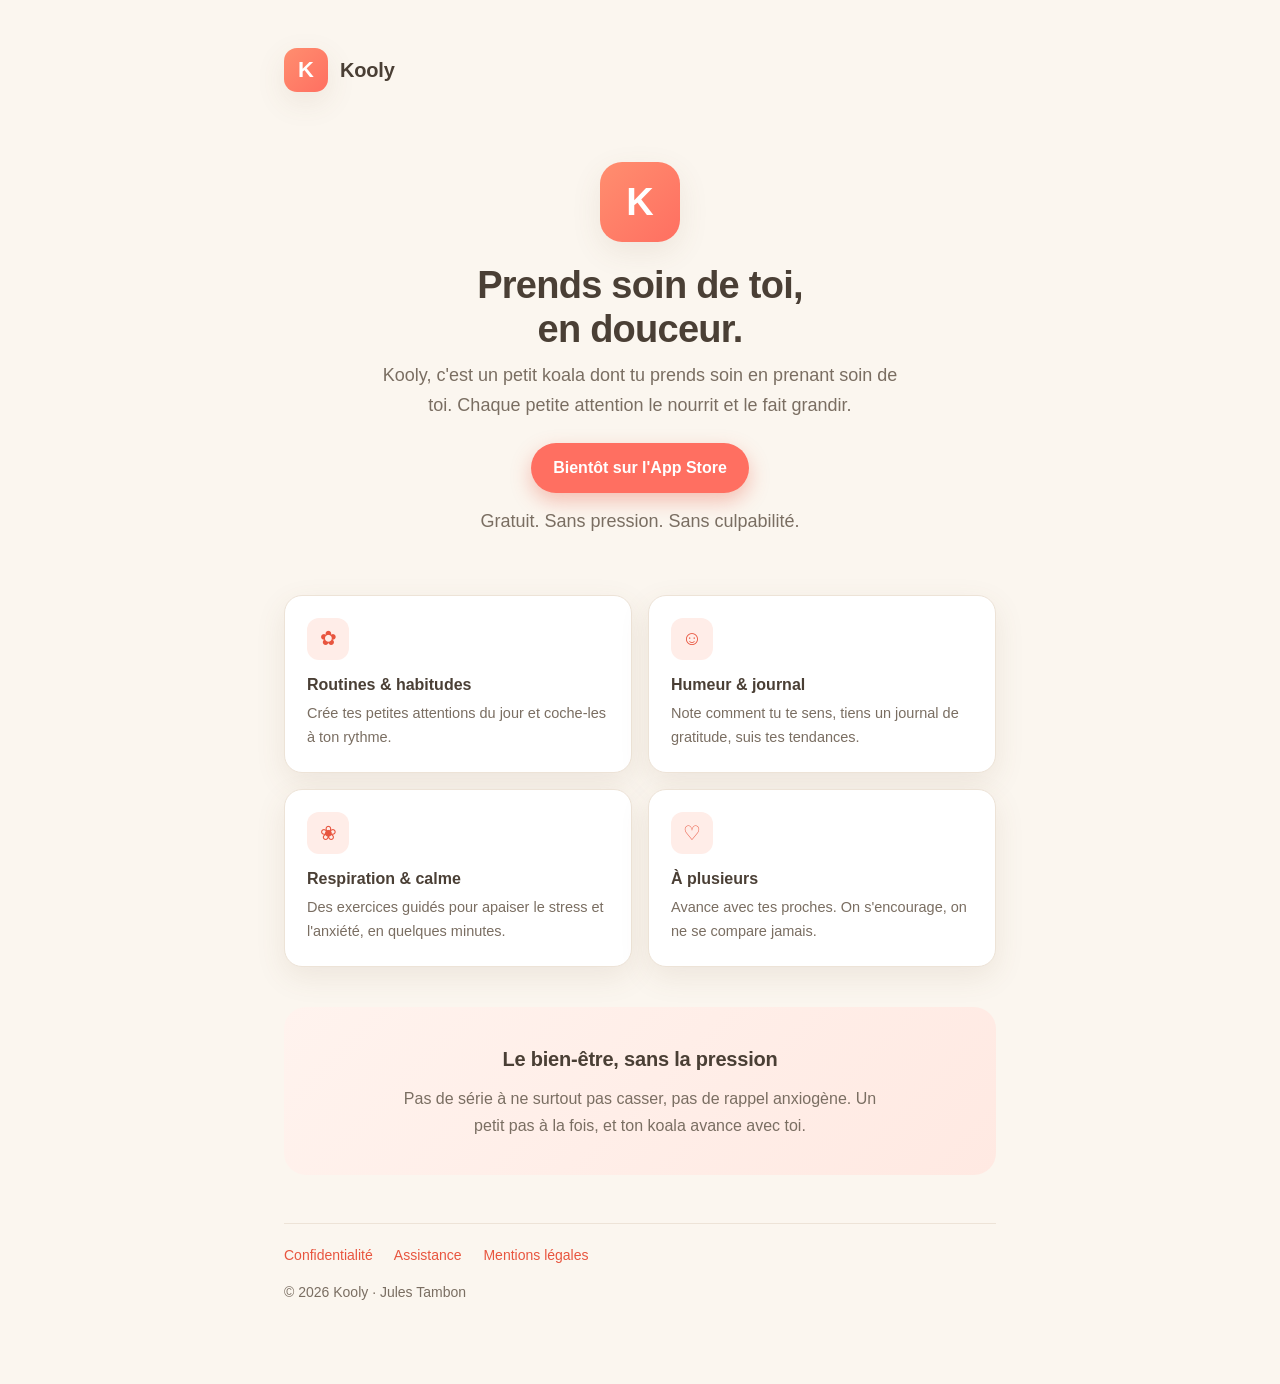
==== index.html @ eac81842 "Kooly landing page + pages legales LP, confidentialite (RGPD), assistance, mentions legales.  Co-Aut" ====
<!DOCTYPE html>
<html lang="fr">
<head>
  <meta charset="utf-8">
  <meta name="viewport" content="width=device-width, initial-scale=1">
  <title>Kooly — Prends soin de toi, en douceur</title>
  <meta name="description" content="Kooly, un petit koala dont tu prends soin en prenant soin de toi. Routines, humeur, méditation, gratitude, objectifs. Le bien-être sans pression.">
  <meta property="og:title" content="Kooly — Prends soin de toi, en douceur">
  <meta property="og:description" content="Un petit koala qui grandit quand tu prends soin de toi. Le bien-être, version douce et sans pression.">
  <meta property="og:type" content="website">
  <link rel="stylesheet" href="/style.css">
</head>
<body>
  <div class="wrap">
    <header class="site">
      <div class="logo">K</div>
      <div class="brand">Kooly</div>
    </header>

    <section class="hero">
      <div class="logo logo-xl">K</div>
      <h1>Prends soin de toi,<br>en douceur.</h1>
      <p>Kooly, c'est un petit koala dont tu prends soin en prenant soin de toi. Chaque petite attention le nourrit et le fait grandir.</p>
      <a class="btn" href="#">Bientôt sur l'App Store</a>
      <p class="muted" style="margin-top:14px">Gratuit. Sans pression. Sans culpabilité.</p>
    </section>

    <section class="features">
      <div class="feat">
        <div class="feat-ico">✿</div>
        <h3>Routines &amp; habitudes</h3>
        <p>Crée tes petites attentions du jour et coche-les à ton rythme.</p>
      </div>
      <div class="feat">
        <div class="feat-ico">☺</div>
        <h3>Humeur &amp; journal</h3>
        <p>Note comment tu te sens, tiens un journal de gratitude, suis tes tendances.</p>
      </div>
      <div class="feat">
        <div class="feat-ico">❀</div>
        <h3>Respiration &amp; calme</h3>
        <p>Des exercices guidés pour apaiser le stress et l'anxiété, en quelques minutes.</p>
      </div>
      <div class="feat">
        <div class="feat-ico">♡</div>
        <h3>À plusieurs</h3>
        <p>Avance avec tes proches. On s'encourage, on ne se compare jamais.</p>
      </div>
    </section>

    <section class="band">
      <h2>Le bien-être, sans la pression</h2>
      <p>Pas de série à ne surtout pas casser, pas de rappel anxiogène. Un petit pas à la fois, et ton koala avance avec toi.</p>
    </section>

    <nav class="foot">
      <a href="/confidentialite">Confidentialité</a>
      <a href="/support">Assistance</a>
      <a href="/mentions-legales">Mentions légales</a>
      <span class="muted" style="display:block;margin-top:14px">© 2026 Kooly · Jules Tambon</span>
    </nav>
  </div>
</body>
</html>
---- style.css ----
:root {
  --bg: #FBF6EF;
  --card: #FFFFFF;
  --ink: #4A3F35;
  --ink-soft: #7A6E62;
  --coral: #FF6F61;
  --coral-dark: #E8553F;
  --line: #EDE3D7;
  --shadow: 0 10px 30px rgba(120, 86, 54, 0.10);
}

* { box-sizing: border-box; }

body {
  margin: 0;
  font-family: -apple-system, BlinkMacSystemFont, "Segoe UI", Roboto, Helvetica, Arial, sans-serif;
  background: var(--bg);
  color: var(--ink);
  line-height: 1.65;
  -webkit-font-smoothing: antialiased;
}

.wrap {
  max-width: 760px;
  margin: 0 auto;
  padding: 48px 24px 80px;
}

header.site {
  display: flex;
  align-items: center;
  gap: 12px;
  margin-bottom: 40px;
}

.logo {
  width: 44px; height: 44px;
  border-radius: 13px;
  background: linear-gradient(135deg, #FF8E6F, var(--coral));
  display: grid; place-items: center;
  color: #fff; font-weight: 800; font-size: 22px;
  box-shadow: var(--shadow);
}

.brand { font-weight: 800; font-size: 20px; letter-spacing: -0.01em; }

h1 { font-size: 30px; letter-spacing: -0.02em; margin: 0 0 8px; }
h2 { font-size: 20px; margin: 36px 0 10px; letter-spacing: -0.01em; }
h3 { font-size: 16px; margin: 24px 0 6px; }
p, li { color: var(--ink); }
.muted { color: var(--ink-soft); font-size: 14px; }

a { color: var(--coral-dark); text-decoration: none; }
a:hover { text-decoration: underline; }

.card {
  background: var(--card);
  border: 1px solid var(--line);
  border-radius: 20px;
  padding: 28px 28px 8px;
  box-shadow: var(--shadow);
  margin-top: 18px;
}

table { width: 100%; border-collapse: collapse; margin: 14px 0; font-size: 14.5px; }
th, td { text-align: left; padding: 10px 12px; border-bottom: 1px solid var(--line); vertical-align: top; }
th { color: var(--ink-soft); font-weight: 700; }

.hero {
  text-align: center;
  padding: 30px 0 10px;
}
.logo-xl { width: 80px; height: 80px; border-radius: 22px; font-size: 38px; margin: 0 auto 22px; }
.hero h1 { font-size: 38px; line-height: 1.15; }
.hero p { font-size: 18px; color: var(--ink-soft); max-width: 520px; margin: 10px auto 0; }

.features {
  display: grid;
  grid-template-columns: repeat(2, 1fr);
  gap: 16px;
  margin-top: 48px;
}
@media (max-width: 560px) { .features { grid-template-columns: 1fr; } }
.feat {
  background: var(--card);
  border: 1px solid var(--line);
  border-radius: 18px;
  padding: 22px;
  box-shadow: var(--shadow);
}
.feat-ico {
  width: 42px; height: 42px;
  border-radius: 12px;
  background: #FFEDE8;
  color: var(--coral-dark);
  display: grid; place-items: center;
  font-size: 20px; margin-bottom: 12px;
}
.feat h3 { margin: 0 0 4px; font-size: 16px; }
.feat p { margin: 0; font-size: 14.5px; color: var(--ink-soft); }

.band {
  text-align: center;
  background: linear-gradient(135deg, #FFF3EE, #FFE9E2);
  border-radius: 22px;
  padding: 36px 28px;
  margin-top: 40px;
}
.band h2 { margin-top: 0; }
.band p { color: var(--ink-soft); max-width: 480px; margin: 8px auto 0; }

.btn {
  display: inline-block;
  background: var(--coral);
  color: #fff;
  padding: 12px 22px;
  border-radius: 999px;
  font-weight: 700;
  margin-top: 22px;
  box-shadow: 0 8px 20px rgba(232, 85, 63, 0.35);
}

nav.foot { margin-top: 48px; padding-top: 20px; border-top: 1px solid var(--line); font-size: 14px; }
nav.foot a { margin-right: 18px; }
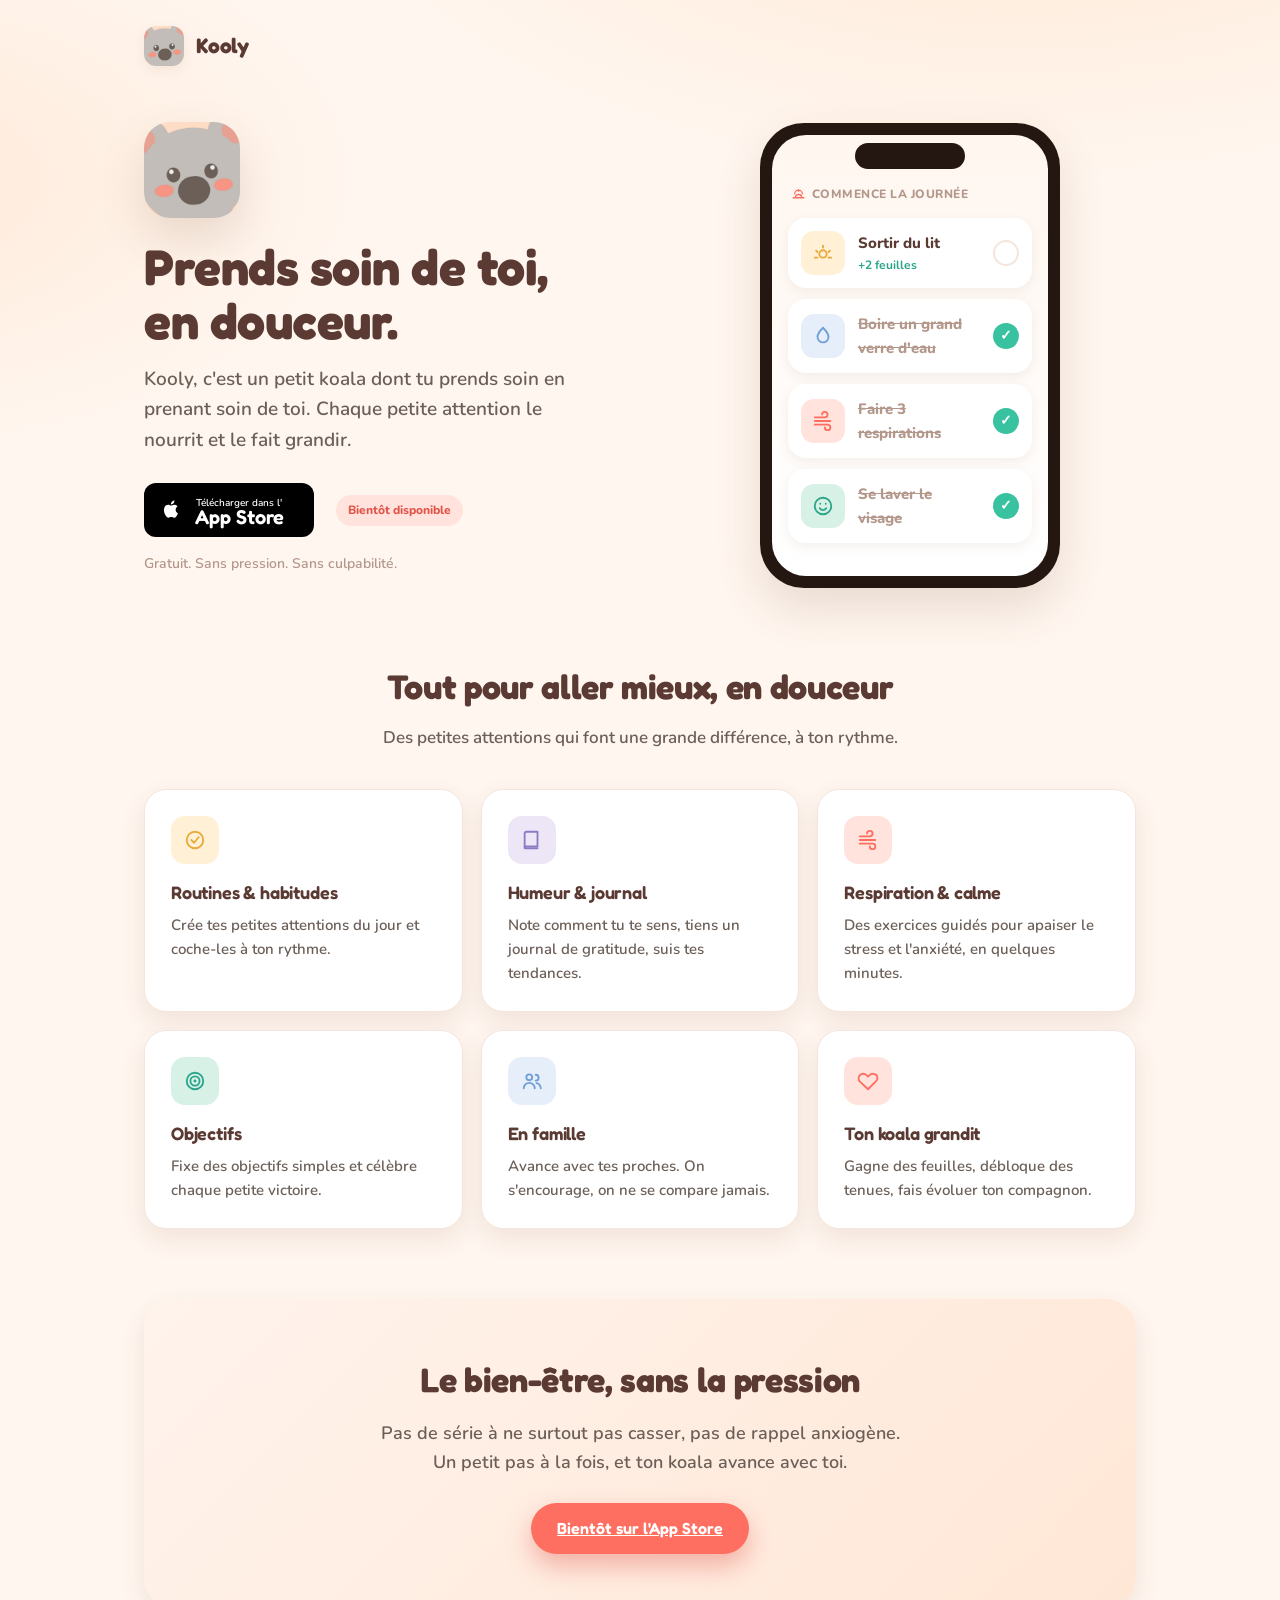
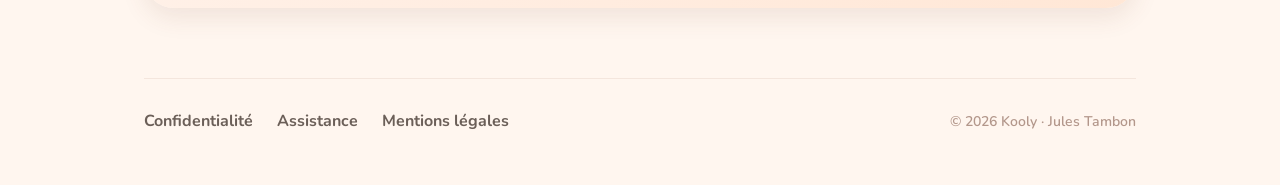
==== commit 2d725248: "Landing premium: D.A. app (Fredoka/Nunito, palette), icone reelle, mockup produit, badge App Store C" ====
--- a/index.html
+++ b/index.html
@@ -7,58 +7,158 @@
   <meta name="description" content="Kooly, un petit koala dont tu prends soin en prenant soin de toi. Routines, humeur, méditation, gratitude, objectifs. Le bien-être sans pression.">
   <meta property="og:title" content="Kooly — Prends soin de toi, en douceur">
   <meta property="og:description" content="Un petit koala qui grandit quand tu prends soin de toi. Le bien-être, version douce et sans pression.">
+  <meta property="og:image" content="/icon.png">
   <meta property="og:type" content="website">
+  <link rel="icon" href="/icon.png">
+  <link rel="apple-touch-icon" href="/icon.png">
+  <link rel="preconnect" href="https://fonts.googleapis.com">
+  <link rel="preconnect" href="https://fonts.gstatic.com" crossorigin>
+  <link href="https://fonts.googleapis.com/css2?family=Fredoka:wght@500;600;700&family=Nunito:wght@600;700;800&display=swap" rel="stylesheet">
   <link rel="stylesheet" href="/style.css">
 </head>
 <body>
   <div class="wrap">
     <header class="site">
-      <div class="logo">K</div>
+      <div class="logo" style="background-image:url(/icon.png)"></div>
       <div class="brand">Kooly</div>
     </header>
 
+    <!-- HERO -->
     <section class="hero">
-      <div class="logo logo-xl">K</div>
-      <h1>Prends soin de toi,<br>en douceur.</h1>
-      <p>Kooly, c'est un petit koala dont tu prends soin en prenant soin de toi. Chaque petite attention le nourrit et le fait grandir.</p>
-      <a class="btn" href="#">Bientôt sur l'App Store</a>
-      <p class="muted" style="margin-top:14px">Gratuit. Sans pression. Sans culpabilité.</p>
+      <div>
+        <div class="hero-icon" style="background-image:url(/icon.png)"></div>
+        <h1>Prends soin de toi,<br>en douceur.</h1>
+        <p class="lead">Kooly, c'est un petit koala dont tu prends soin en prenant soin de toi. Chaque petite attention le nourrit et le fait grandir.</p>
+        <div class="cta">
+          <a class="store-badge" href="#" aria-label="Télécharger dans l'App Store">
+            <svg viewBox="0 0 170 54" xmlns="http://www.w3.org/2000/svg" role="img">
+              <rect width="170" height="54" rx="12" fill="#000"/>
+              <path fill="#fff" transform="translate(16,15) scale(1.15)" d="M13.6 10.2c-.02-1.9 1.55-2.8 1.62-2.85-.88-1.29-2.26-1.47-2.75-1.49-1.17-.12-2.28.69-2.87.69-.59 0-1.5-.67-2.47-.65-1.27.02-2.44.74-3.09 1.87-1.32 2.29-.34 5.68.94 7.54.63.91 1.38 1.93 2.36 1.9.95-.04 1.31-.61 2.46-.61 1.15 0 1.47.61 2.47.59 1.02-.02 1.67-.93 2.29-1.85.72-1.06 1.02-2.09 1.04-2.14-.02-.01-2-.77-2.02-3.04zM11.72 4.6c.52-.63.87-1.51.77-2.39-.75.03-1.66.5-2.2 1.13-.48.55-.9 1.43-.79 2.29.84.06 1.69-.42 2.22-1.03z"/>
+              <text x="52" y="23" fill="#fff" font-family="Nunito, sans-serif" font-size="10" font-weight="600">Télécharger dans l'</text>
+              <text x="51" y="41" fill="#fff" font-family="Fredoka, sans-serif" font-size="20" font-weight="600">App Store</text>
+            </svg>
+          </a>
+          <span class="soon">Bientôt disponible</span>
+        </div>
+        <p class="fineprint">Gratuit. Sans pression. Sans culpabilité.</p>
+      </div>
+
+      <!-- Mockup produit : la vraie liste de tâches de l'app -->
+      <div class="phone-col">
+        <div class="phone">
+          <div class="screen">
+            <div class="screen-eyebrow">
+              <svg width="13" height="13" viewBox="0 0 24 24" fill="none" stroke="#FF6F61" stroke-width="2.4" stroke-linecap="round" stroke-linejoin="round"><path d="M12 3v3M5 11a7 7 0 0 1 14 0M2 18h20M6 18a6 6 0 0 1 12 0"/></svg>
+              Commence la journée
+            </div>
+
+            <div class="task">
+              <span class="ico honey">
+                <svg width="22" height="22" viewBox="0 0 24 24" fill="none" stroke="currentColor" stroke-width="2" stroke-linecap="round" stroke-linejoin="round"><circle cx="12" cy="13" r="4"/><path d="M12 4v2M4.5 9.5l1.4 1.4M19.5 9.5l-1.4 1.4M3 17h3M18 17h3"/></svg>
+              </span>
+              <div><div class="t-title">Sortir du lit</div><div class="t-sub">+2 feuilles</div></div>
+              <span class="spacer"></span>
+              <span class="check todo"></span>
+            </div>
+
+            <div class="task is-done">
+              <span class="ico blue">
+                <svg width="22" height="22" viewBox="0 0 24 24" fill="none" stroke="currentColor" stroke-width="2" stroke-linecap="round" stroke-linejoin="round"><path d="M12 3s6 6 6 10a6 6 0 0 1-12 0c0-4 6-10 6-10z"/></svg>
+              </span>
+              <div><div class="t-title">Boire un grand verre d'eau</div></div>
+              <span class="spacer"></span>
+              <span class="check done">✓</span>
+            </div>
+
+            <div class="task is-done">
+              <span class="ico coral">
+                <svg width="22" height="22" viewBox="0 0 24 24" fill="none" stroke="currentColor" stroke-width="2" stroke-linecap="round" stroke-linejoin="round"><path d="M3 8h11a3 3 0 1 0-3-3M3 16h14a3 3 0 1 1-3 3M3 12h17"/></svg>
+              </span>
+              <div><div class="t-title">Faire 3 respirations</div></div>
+              <span class="spacer"></span>
+              <span class="check done">✓</span>
+            </div>
+
+            <div class="task is-done">
+              <span class="ico mint">
+                <svg width="22" height="22" viewBox="0 0 24 24" fill="none" stroke="currentColor" stroke-width="2" stroke-linecap="round" stroke-linejoin="round"><circle cx="12" cy="12" r="9"/><path d="M8.5 14.5s1.4 2 3.5 2 3.5-2 3.5-2"/><path d="M9 9.5h.01M15 9.5h.01"/></svg>
+              </span>
+              <div><div class="t-title">Se laver le visage</div></div>
+              <span class="spacer"></span>
+              <span class="check done">✓</span>
+            </div>
+          </div>
+        </div>
+      </div>
     </section>
 
+    <!-- FEATURES -->
+    <div class="section-head">
+      <h2>Tout pour aller mieux, en douceur</h2>
+      <p>Des petites attentions qui font une grande différence, à ton rythme.</p>
+    </div>
     <section class="features">
       <div class="feat">
-        <div class="feat-ico">✿</div>
+        <div class="f-ico" style="background:var(--honey-50);color:var(--honey-dark)">
+          <svg width="22" height="22" viewBox="0 0 24 24" fill="none" stroke="currentColor" stroke-width="2" stroke-linecap="round" stroke-linejoin="round"><circle cx="12" cy="12" r="9"/><path d="M8 12l3 3 5-6"/></svg>
+        </div>
         <h3>Routines &amp; habitudes</h3>
         <p>Crée tes petites attentions du jour et coche-les à ton rythme.</p>
       </div>
       <div class="feat">
-        <div class="feat-ico">☺</div>
+        <div class="f-ico" style="background:var(--lilac-bg);color:var(--lilac)">
+          <svg width="22" height="22" viewBox="0 0 24 24" fill="none" stroke="currentColor" stroke-width="2" stroke-linecap="round" stroke-linejoin="round"><path d="M4 5a2 2 0 0 1 2-2h12v16H6a2 2 0 0 0-2 2z"/><path d="M4 19a2 2 0 0 0 2 2h12"/></svg>
+        </div>
         <h3>Humeur &amp; journal</h3>
         <p>Note comment tu te sens, tiens un journal de gratitude, suis tes tendances.</p>
       </div>
       <div class="feat">
-        <div class="feat-ico">❀</div>
+        <div class="f-ico" style="background:var(--coral-100);color:var(--coral)">
+          <svg width="22" height="22" viewBox="0 0 24 24" fill="none" stroke="currentColor" stroke-width="2" stroke-linecap="round" stroke-linejoin="round"><path d="M3 8h11a3 3 0 1 0-3-3M3 16h14a3 3 0 1 1-3 3M3 12h17"/></svg>
+        </div>
         <h3>Respiration &amp; calme</h3>
         <p>Des exercices guidés pour apaiser le stress et l'anxiété, en quelques minutes.</p>
       </div>
       <div class="feat">
-        <div class="feat-ico">♡</div>
-        <h3>À plusieurs</h3>
+        <div class="f-ico" style="background:var(--mint-50);color:var(--mint-dark)">
+          <svg width="22" height="22" viewBox="0 0 24 24" fill="none" stroke="currentColor" stroke-width="2" stroke-linecap="round" stroke-linejoin="round"><circle cx="12" cy="12" r="9"/><circle cx="12" cy="12" r="5"/><circle cx="12" cy="12" r="1.6" fill="currentColor" stroke="none"/></svg>
+        </div>
+        <h3>Objectifs</h3>
+        <p>Fixe des objectifs simples et célèbre chaque petite victoire.</p>
+      </div>
+      <div class="feat">
+        <div class="f-ico" style="background:var(--blue-bg);color:var(--blue)">
+          <svg width="22" height="22" viewBox="0 0 24 24" fill="none" stroke="currentColor" stroke-width="2" stroke-linecap="round" stroke-linejoin="round"><circle cx="9" cy="8" r="3.2"/><path d="M3 20a6 6 0 0 1 12 0"/><path d="M16 5.2a3.2 3.2 0 0 1 0 6.4M21.5 20a6 6 0 0 0-4.5-5.8"/></svg>
+        </div>
+        <h3>En famille</h3>
         <p>Avance avec tes proches. On s'encourage, on ne se compare jamais.</p>
+      </div>
+      <div class="feat">
+        <div class="f-ico" style="background:var(--coral-100);color:var(--coral)">
+          <svg width="22" height="22" viewBox="0 0 24 24" fill="none" stroke="currentColor" stroke-width="2" stroke-linecap="round" stroke-linejoin="round"><path d="M20.8 5.6a5 5 0 0 0-7.1 0L12 7.3l-1.7-1.7a5 5 0 1 0-7.1 7.1L12 21l8.8-8.8a5 5 0 0 0 0-7.1z"/></svg>
+        </div>
+        <h3>Ton koala grandit</h3>
+        <p>Gagne des feuilles, débloque des tenues, fais évoluer ton compagnon.</p>
       </div>
     </section>
 
+    <!-- BANDEAU -->
     <section class="band">
       <h2>Le bien-être, sans la pression</h2>
       <p>Pas de série à ne surtout pas casser, pas de rappel anxiogène. Un petit pas à la fois, et ton koala avance avec toi.</p>
+      <div class="cta">
+        <a class="btn" href="#">Bientôt sur l'App Store</a>
+      </div>
     </section>
 
-    <nav class="foot">
-      <a href="/confidentialite">Confidentialité</a>
-      <a href="/support">Assistance</a>
-      <a href="/mentions-legales">Mentions légales</a>
-      <span class="muted" style="display:block;margin-top:14px">© 2026 Kooly · Jules Tambon</span>
-    </nav>
+    <footer class="site">
+      <div class="links">
+        <a href="/confidentialite">Confidentialité</a>
+        <a href="/support">Assistance</a>
+        <a href="/mentions-legales">Mentions légales</a>
+      </div>
+      <div class="copy">© 2026 Kooly · Jules Tambon</div>
+    </footer>
   </div>
 </body>
 </html>
--- a/style.css
+++ b/style.css
@@ -1,124 +1,217 @@
+/* Kooly — Design tokens repris 1:1 du design system de l'app (Theme.swift). */
 :root {
-  --bg: #FBF6EF;
-  --card: #FFFFFF;
-  --ink: #4A3F35;
-  --ink-soft: #7A6E62;
+  --coral-100: #FFE3DC;
+  --coral-light: #FF8E7A;
   --coral: #FF6F61;
-  --coral-dark: #E8553F;
-  --line: #EDE3D7;
-  --shadow: 0 10px 30px rgba(120, 86, 54, 0.10);
+  --coral-dark: #E2554A;
+
+  --mint-50: #D8F1E7;
+  --mint: #38C2A0;
+  --mint-dark: #2BA589;
+
+  --honey-50: #FFF0D6;
+  --honey: #FFC24B;
+  --honey-dark: #E9A93B;
+
+  --lilac-bg: #ECE6F7;
+  --lilac: #8B7BC4;
+  --blue-bg: #E6EEF9;
+  --blue: #6F9FD6;
+
+  --peach-50: #FFF6EF;
+  --peach-100: #FFE7D2;
+  --peach-card: #FBE0D2;
+  --cream: #FAF9F5;
+
+  --ink-900: #5A3A33;  /* titres (brun chaud) */
+  --ink-700: #6B5F58;  /* corps */
+  --ink-500: #B3978B;  /* muted */
+  --hairline: #F4E6DD;
+
+  --fur: #C2BDB8;
+  --bezel: #241712;
+
+  /* Ombres TOUJOURS brun chaud, jamais grises (règle de marque). */
+  --shadow: 0 20px 45px rgba(120, 72, 52, 0.16);
+  --shadow-sm: 0 10px 24px rgba(120, 72, 52, 0.10);
+  --shadow-xs: 0 4px 12px rgba(120, 72, 52, 0.08);
 }
 
 * { box-sizing: border-box; }
+
+html { scroll-behavior: smooth; }
 
 body {
   margin: 0;
-  font-family: -apple-system, BlinkMacSystemFont, "Segoe UI", Roboto, Helvetica, Arial, sans-serif;
-  background: var(--bg);
-  color: var(--ink);
-  line-height: 1.65;
+  font-family: "Nunito", -apple-system, BlinkMacSystemFont, "Segoe UI", sans-serif;
+  font-weight: 600;
+  color: var(--ink-700);
+  line-height: 1.6;
+  background:
+    radial-gradient(1200px 600px at 80% -10%, #FFE7D2 0%, rgba(255,231,210,0) 60%),
+    radial-gradient(900px 500px at -10% 10%, #FFEAD9 0%, rgba(255,234,217,0) 55%),
+    var(--peach-50);
   -webkit-font-smoothing: antialiased;
 }
 
-.wrap {
-  max-width: 760px;
-  margin: 0 auto;
-  padding: 48px 24px 80px;
-}
-
+h1, h2, h3, .brand {
+  font-family: "Fredoka", "Nunito", sans-serif;
+  color: var(--ink-900);
+  letter-spacing: -0.01em;
+  margin: 0;
+}
+
+.wrap { max-width: 1040px; margin: 0 auto; padding: 0 24px; }
+
+/* En-tête */
 header.site {
-  display: flex;
-  align-items: center;
-  gap: 12px;
-  margin-bottom: 40px;
-}
-
+  display: flex; align-items: center; gap: 12px;
+  padding: 26px 0;
+}
 .logo {
-  width: 44px; height: 44px;
-  border-radius: 13px;
-  background: linear-gradient(135deg, #FF8E6F, var(--coral));
+  width: 40px; height: 40px; border-radius: 12px;
+  background-size: cover; background-position: center;
+  box-shadow: var(--shadow-xs);
+}
+.brand { font-weight: 700; font-size: 21px; }
+
+/* Boutons / badges */
+.btn {
+  display: inline-flex; align-items: center; gap: 8px;
+  background: var(--coral); color: #fff;
+  font-family: "Fredoka", sans-serif; font-weight: 600; font-size: 16px;
+  padding: 13px 26px; border-radius: 999px;
+  box-shadow: 0 12px 26px rgba(226, 85, 74, 0.40);
+  transition: transform .15s ease, box-shadow .15s ease;
+}
+.btn:hover { transform: translateY(-2px); box-shadow: 0 16px 32px rgba(226,85,74,.46); }
+
+.store-badge { display: inline-block; transition: transform .15s ease; }
+.store-badge:hover { transform: translateY(-2px); }
+.store-badge svg { display: block; height: 54px; width: auto; }
+
+.soon {
+  display: inline-block; margin-left: 12px;
+  font-size: 12px; font-weight: 800; color: var(--coral-dark);
+  background: var(--coral-100); padding: 6px 12px; border-radius: 999px;
+  vertical-align: middle;
+}
+
+/* HERO */
+.hero { display: grid; grid-template-columns: 1.05fr .95fr; gap: 40px; align-items: center; padding: 30px 0 70px; }
+.hero-icon {
+  width: 96px; height: 96px; border-radius: 26px;
+  background-size: cover; box-shadow: var(--shadow);
+  margin-bottom: 22px;
+}
+.hero h1 { font-size: clamp(34px, 5vw, 50px); line-height: 1.08; font-weight: 700; }
+.hero .lead { font-size: 19px; color: var(--ink-700); margin: 16px 0 28px; max-width: 460px; }
+.hero .cta { display: flex; align-items: center; flex-wrap: wrap; gap: 10px; }
+.hero .fineprint { margin-top: 16px; font-size: 14px; color: var(--ink-500); }
+
+/* Téléphone / mockup produit */
+.phone-col { display: flex; justify-content: center; }
+.phone {
+  width: 300px; background: var(--bezel); border-radius: 44px;
+  padding: 12px; box-shadow: var(--shadow); position: relative;
+}
+.phone::before {
+  content: ""; position: absolute; top: 20px; left: 50%; transform: translateX(-50%);
+  width: 110px; height: 26px; background: var(--bezel); border-radius: 999px; z-index: 2;
+}
+.screen {
+  background: linear-gradient(180deg, var(--peach-50), #FFF);
+  border-radius: 34px; padding: 46px 16px 22px; overflow: hidden;
+}
+.screen-eyebrow {
+  display: flex; align-items: center; gap: 7px;
+  font-size: 12px; font-weight: 800; letter-spacing: .04em; text-transform: uppercase;
+  color: var(--ink-500); margin: 4px 4px 14px;
+}
+.task {
+  display: flex; align-items: center; gap: 13px;
+  background: #fff; border-radius: 18px; padding: 13px;
+  box-shadow: var(--shadow-xs); margin-bottom: 11px;
+}
+.task .ico {
+  width: 44px; height: 44px; border-radius: 13px; flex: none;
+  display: grid; place-items: center; font-size: 20px;
+}
+.task .t-title { font-weight: 800; color: var(--ink-900); font-size: 15px; }
+.task .t-sub { font-size: 12px; font-weight: 700; color: var(--mint-dark); margin-top: 1px; }
+.task .spacer { flex: 1; }
+.check {
+  width: 26px; height: 26px; border-radius: 50%; flex: none;
   display: grid; place-items: center;
-  color: #fff; font-weight: 800; font-size: 22px;
-  box-shadow: var(--shadow);
-}
-
-.brand { font-weight: 800; font-size: 20px; letter-spacing: -0.01em; }
-
-h1 { font-size: 30px; letter-spacing: -0.02em; margin: 0 0 8px; }
-h2 { font-size: 20px; margin: 36px 0 10px; letter-spacing: -0.01em; }
-h3 { font-size: 16px; margin: 24px 0 6px; }
-p, li { color: var(--ink); }
-.muted { color: var(--ink-soft); font-size: 14px; }
-
-a { color: var(--coral-dark); text-decoration: none; }
-a:hover { text-decoration: underline; }
-
-.card {
-  background: var(--card);
-  border: 1px solid var(--line);
-  border-radius: 20px;
-  padding: 28px 28px 8px;
-  box-shadow: var(--shadow);
-  margin-top: 18px;
-}
-
-table { width: 100%; border-collapse: collapse; margin: 14px 0; font-size: 14.5px; }
-th, td { text-align: left; padding: 10px 12px; border-bottom: 1px solid var(--line); vertical-align: top; }
-th { color: var(--ink-soft); font-weight: 700; }
-
-.hero {
-  text-align: center;
-  padding: 30px 0 10px;
-}
-.logo-xl { width: 80px; height: 80px; border-radius: 22px; font-size: 38px; margin: 0 auto 22px; }
-.hero h1 { font-size: 38px; line-height: 1.15; }
-.hero p { font-size: 18px; color: var(--ink-soft); max-width: 520px; margin: 10px auto 0; }
-
-.features {
-  display: grid;
-  grid-template-columns: repeat(2, 1fr);
-  gap: 16px;
-  margin-top: 48px;
-}
-@media (max-width: 560px) { .features { grid-template-columns: 1fr; } }
+}
+.check.done { background: var(--mint); color: #fff; font-size: 14px; }
+.check.todo { border: 2.5px solid var(--hairline); }
+.task.is-done .t-title { color: var(--ink-500); text-decoration: line-through; }
+
+.ico.honey { background: var(--honey-50); color: var(--honey-dark); }
+.ico.blue  { background: var(--blue-bg);  color: var(--blue); }
+.ico.coral { background: var(--coral-100); color: var(--coral); }
+.ico.mint  { background: var(--mint-50);  color: var(--mint-dark); }
+.ico.lilac { background: var(--lilac-bg); color: var(--lilac); }
+
+/* FEATURES */
+.section-head { text-align: center; max-width: 600px; margin: 0 auto 38px; }
+.section-head h2 { font-size: clamp(26px, 3.4vw, 34px); font-weight: 700; }
+.section-head p { font-size: 17px; color: var(--ink-700); margin-top: 10px; }
+
+.features { display: grid; grid-template-columns: repeat(3, 1fr); gap: 18px; padding-bottom: 70px; }
 .feat {
-  background: var(--card);
-  border: 1px solid var(--line);
-  border-radius: 18px;
-  padding: 22px;
-  box-shadow: var(--shadow);
-}
-.feat-ico {
-  width: 42px; height: 42px;
-  border-radius: 12px;
-  background: #FFEDE8;
-  color: var(--coral-dark);
-  display: grid; place-items: center;
-  font-size: 20px; margin-bottom: 12px;
-}
-.feat h3 { margin: 0 0 4px; font-size: 16px; }
-.feat p { margin: 0; font-size: 14.5px; color: var(--ink-soft); }
-
+  background: #fff; border: 1px solid var(--hairline); border-radius: 22px;
+  padding: 26px; box-shadow: var(--shadow-sm);
+}
+.feat .f-ico {
+  width: 48px; height: 48px; border-radius: 14px; display: grid; place-items: center;
+  font-size: 22px; margin-bottom: 14px;
+}
+.feat h3 { font-size: 18px; font-weight: 600; margin-bottom: 6px; }
+.feat p { font-size: 15px; color: var(--ink-700); margin: 0; }
+
+/* Bandeau philosophie */
 .band {
-  text-align: center;
-  background: linear-gradient(135deg, #FFF3EE, #FFE9E2);
-  border-radius: 22px;
-  padding: 36px 28px;
-  margin-top: 40px;
-}
-.band h2 { margin-top: 0; }
-.band p { color: var(--ink-soft); max-width: 480px; margin: 8px auto 0; }
-
-.btn {
-  display: inline-block;
-  background: var(--coral);
-  color: #fff;
-  padding: 12px 22px;
-  border-radius: 999px;
-  font-weight: 700;
-  margin-top: 22px;
-  box-shadow: 0 8px 20px rgba(232, 85, 63, 0.35);
-}
-
-nav.foot { margin-top: 48px; padding-top: 20px; border-top: 1px solid var(--line); font-size: 14px; }
-nav.foot a { margin-right: 18px; }
+  text-align: center; border-radius: 30px; padding: 54px 32px; margin-bottom: 70px;
+  background: linear-gradient(135deg, #FFF3EC, #FFE7D6);
+  box-shadow: var(--shadow-sm);
+}
+.band h2 { font-size: clamp(26px, 3.4vw, 34px); font-weight: 700; }
+.band p { font-size: 18px; color: var(--ink-700); max-width: 520px; margin: 12px auto 0; }
+.band .cta { margin-top: 26px; display: flex; justify-content: center; }
+
+/* Pied de page */
+footer.site {
+  border-top: 1px solid var(--hairline); padding: 30px 0 50px;
+  display: flex; align-items: center; justify-content: space-between; flex-wrap: wrap; gap: 14px;
+}
+footer.site .links a { color: var(--ink-700); text-decoration: none; margin-right: 20px; font-weight: 700; }
+footer.site .links a:hover { color: var(--coral-dark); }
+footer.site .copy { font-size: 14px; color: var(--ink-500); }
+
+@media (max-width: 860px) {
+  .hero { grid-template-columns: 1fr; gap: 30px; text-align: center; padding-bottom: 50px; }
+  .hero-icon { margin-left: auto; margin-right: auto; }
+  .hero .lead { margin-left: auto; margin-right: auto; }
+  .hero .cta { justify-content: center; }
+  .features { grid-template-columns: 1fr; }
+}
+
+/* ---- Pages légales (héritent des mêmes tokens/police) ---- */
+.legal { max-width: 760px; margin: 0 auto; padding: 10px 24px 80px; }
+.legal h1 { font-size: 32px; margin-bottom: 6px; }
+.legal h2 { font-size: 20px; margin: 34px 0 10px; }
+.legal h3 { font-size: 16px; margin: 22px 0 6px; }
+.legal p, .legal li { color: var(--ink-700); }
+.legal a { color: var(--coral-dark); }
+.legal .muted { color: var(--ink-500); font-size: 14px; }
+.legal .card {
+  background: #fff; border: 1px solid var(--hairline); border-radius: 20px;
+  padding: 26px 26px 8px; box-shadow: var(--shadow-sm); margin-top: 18px;
+}
+.legal table { width: 100%; border-collapse: collapse; margin: 14px 0; font-size: 14.5px; }
+.legal th, .legal td { text-align: left; padding: 10px 12px; border-bottom: 1px solid var(--hairline); vertical-align: top; }
+.legal th { color: var(--ink-500); font-weight: 800; }
+.legal nav.foot { margin-top: 46px; padding-top: 20px; border-top: 1px solid var(--hairline); font-size: 14px; }
+.legal nav.foot a { margin-right: 18px; color: var(--coral-dark); font-weight: 700; text-decoration: none; }
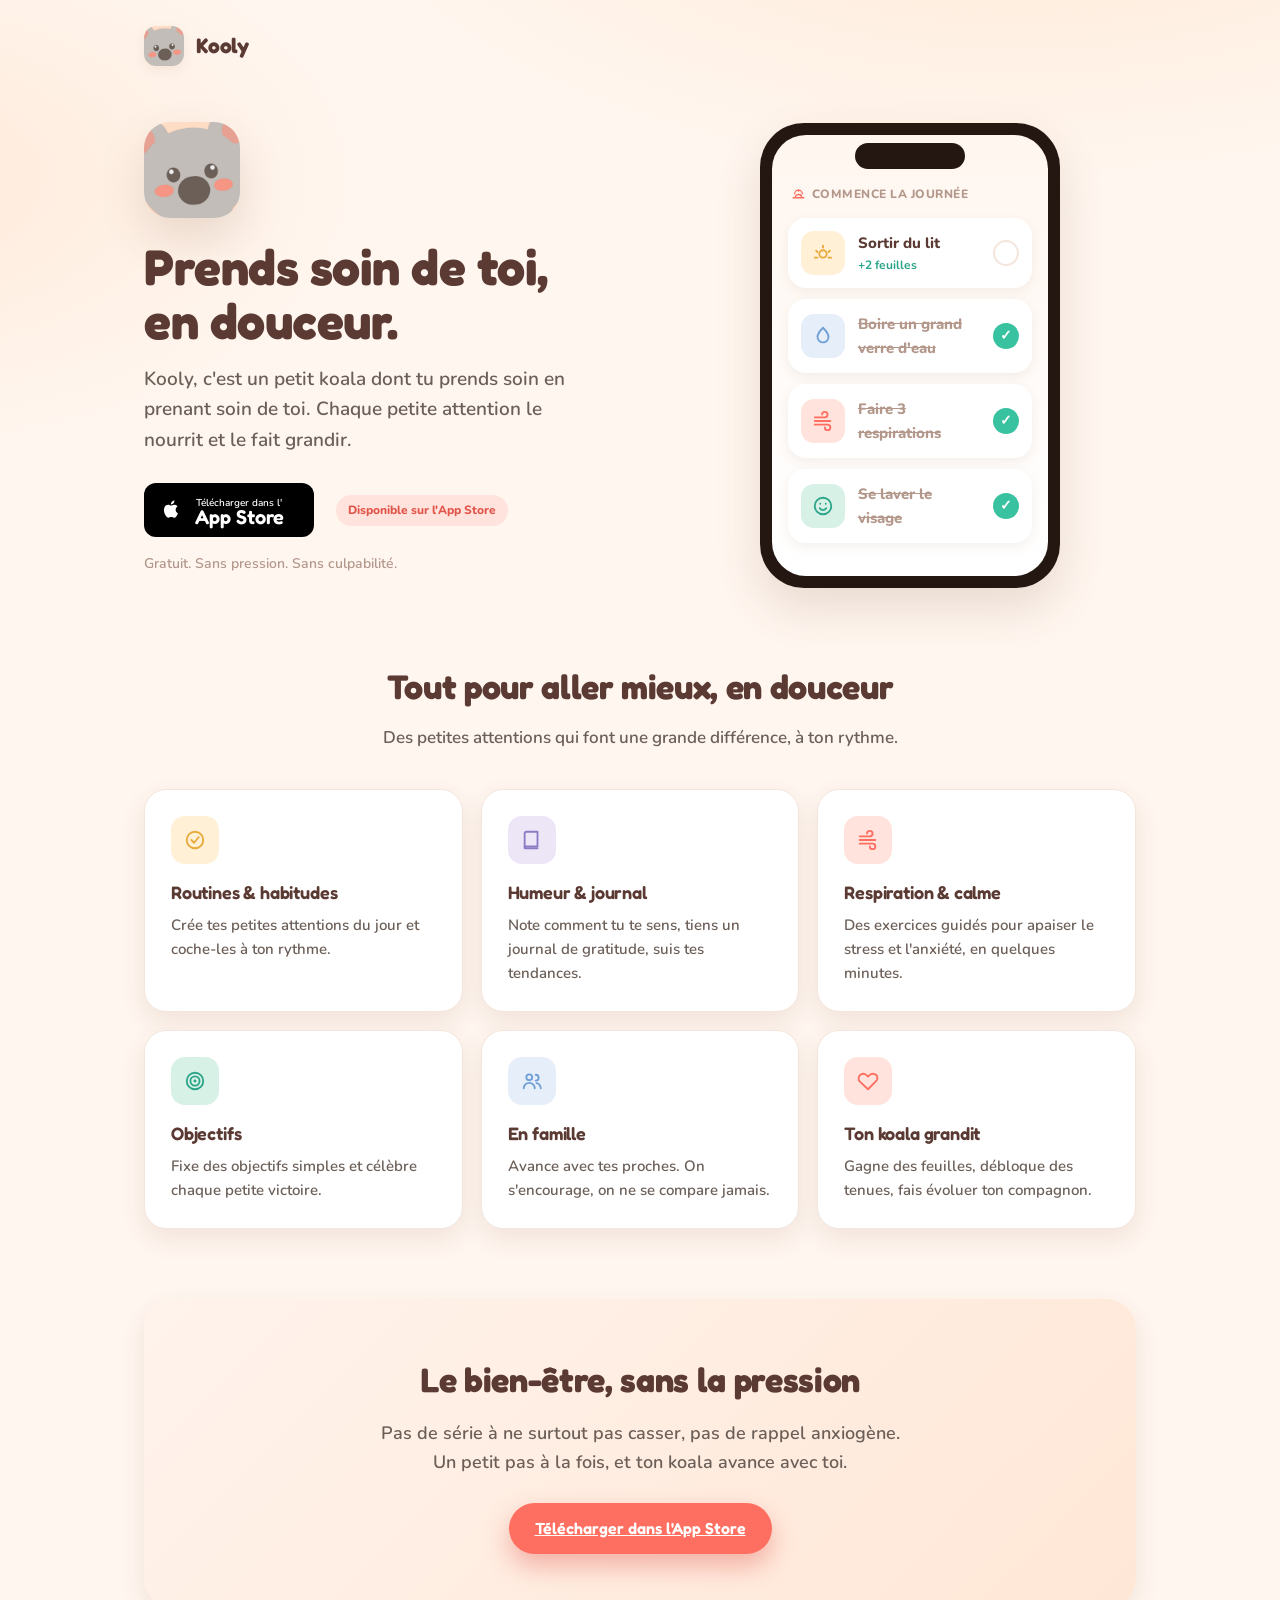
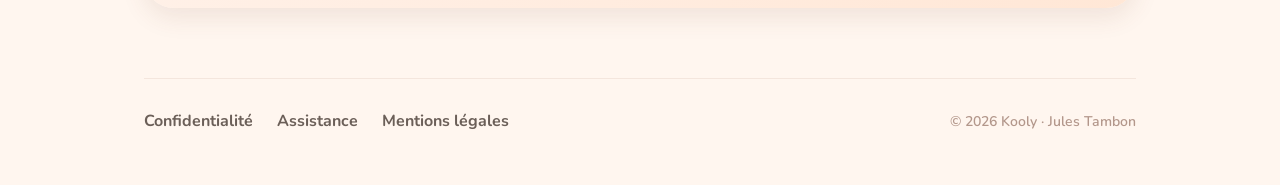
==== commit b14d468e: "Site live: vrai lien App Store + retrait 'bientôt'" ====
--- a/index.html
+++ b/index.html
@@ -30,7 +30,7 @@
         <h1>Prends soin de toi,<br>en douceur.</h1>
         <p class="lead">Kooly, c'est un petit koala dont tu prends soin en prenant soin de toi. Chaque petite attention le nourrit et le fait grandir.</p>
         <div class="cta">
-          <a class="store-badge" href="#" aria-label="Télécharger dans l'App Store">
+          <a class="store-badge" href="https://apps.apple.com/fr/app/id6785019707" target="_blank" rel="noopener" aria-label="Télécharger dans l'App Store">
             <svg viewBox="0 0 170 54" xmlns="http://www.w3.org/2000/svg" role="img">
               <rect width="170" height="54" rx="12" fill="#000"/>
               <path fill="#fff" transform="translate(16,15) scale(1.15)" d="M13.6 10.2c-.02-1.9 1.55-2.8 1.62-2.85-.88-1.29-2.26-1.47-2.75-1.49-1.17-.12-2.28.69-2.87.69-.59 0-1.5-.67-2.47-.65-1.27.02-2.44.74-3.09 1.87-1.32 2.29-.34 5.68.94 7.54.63.91 1.38 1.93 2.36 1.9.95-.04 1.31-.61 2.46-.61 1.15 0 1.47.61 2.47.59 1.02-.02 1.67-.93 2.29-1.85.72-1.06 1.02-2.09 1.04-2.14-.02-.01-2-.77-2.02-3.04zM11.72 4.6c.52-.63.87-1.51.77-2.39-.75.03-1.66.5-2.2 1.13-.48.55-.9 1.43-.79 2.29.84.06 1.69-.42 2.22-1.03z"/>
@@ -38,7 +38,7 @@
               <text x="51" y="41" fill="#fff" font-family="Fredoka, sans-serif" font-size="20" font-weight="600">App Store</text>
             </svg>
           </a>
-          <span class="soon">Bientôt disponible</span>
+          <span class="soon">Disponible sur l'App Store</span>
         </div>
         <p class="fineprint">Gratuit. Sans pression. Sans culpabilité.</p>
       </div>
@@ -147,7 +147,7 @@
       <h2>Le bien-être, sans la pression</h2>
       <p>Pas de série à ne surtout pas casser, pas de rappel anxiogène. Un petit pas à la fois, et ton koala avance avec toi.</p>
       <div class="cta">
-        <a class="btn" href="#">Bientôt sur l'App Store</a>
+        <a class="btn" href="https://apps.apple.com/fr/app/id6785019707" target="_blank" rel="noopener">Télécharger dans l'App Store</a>
       </div>
     </section>
 
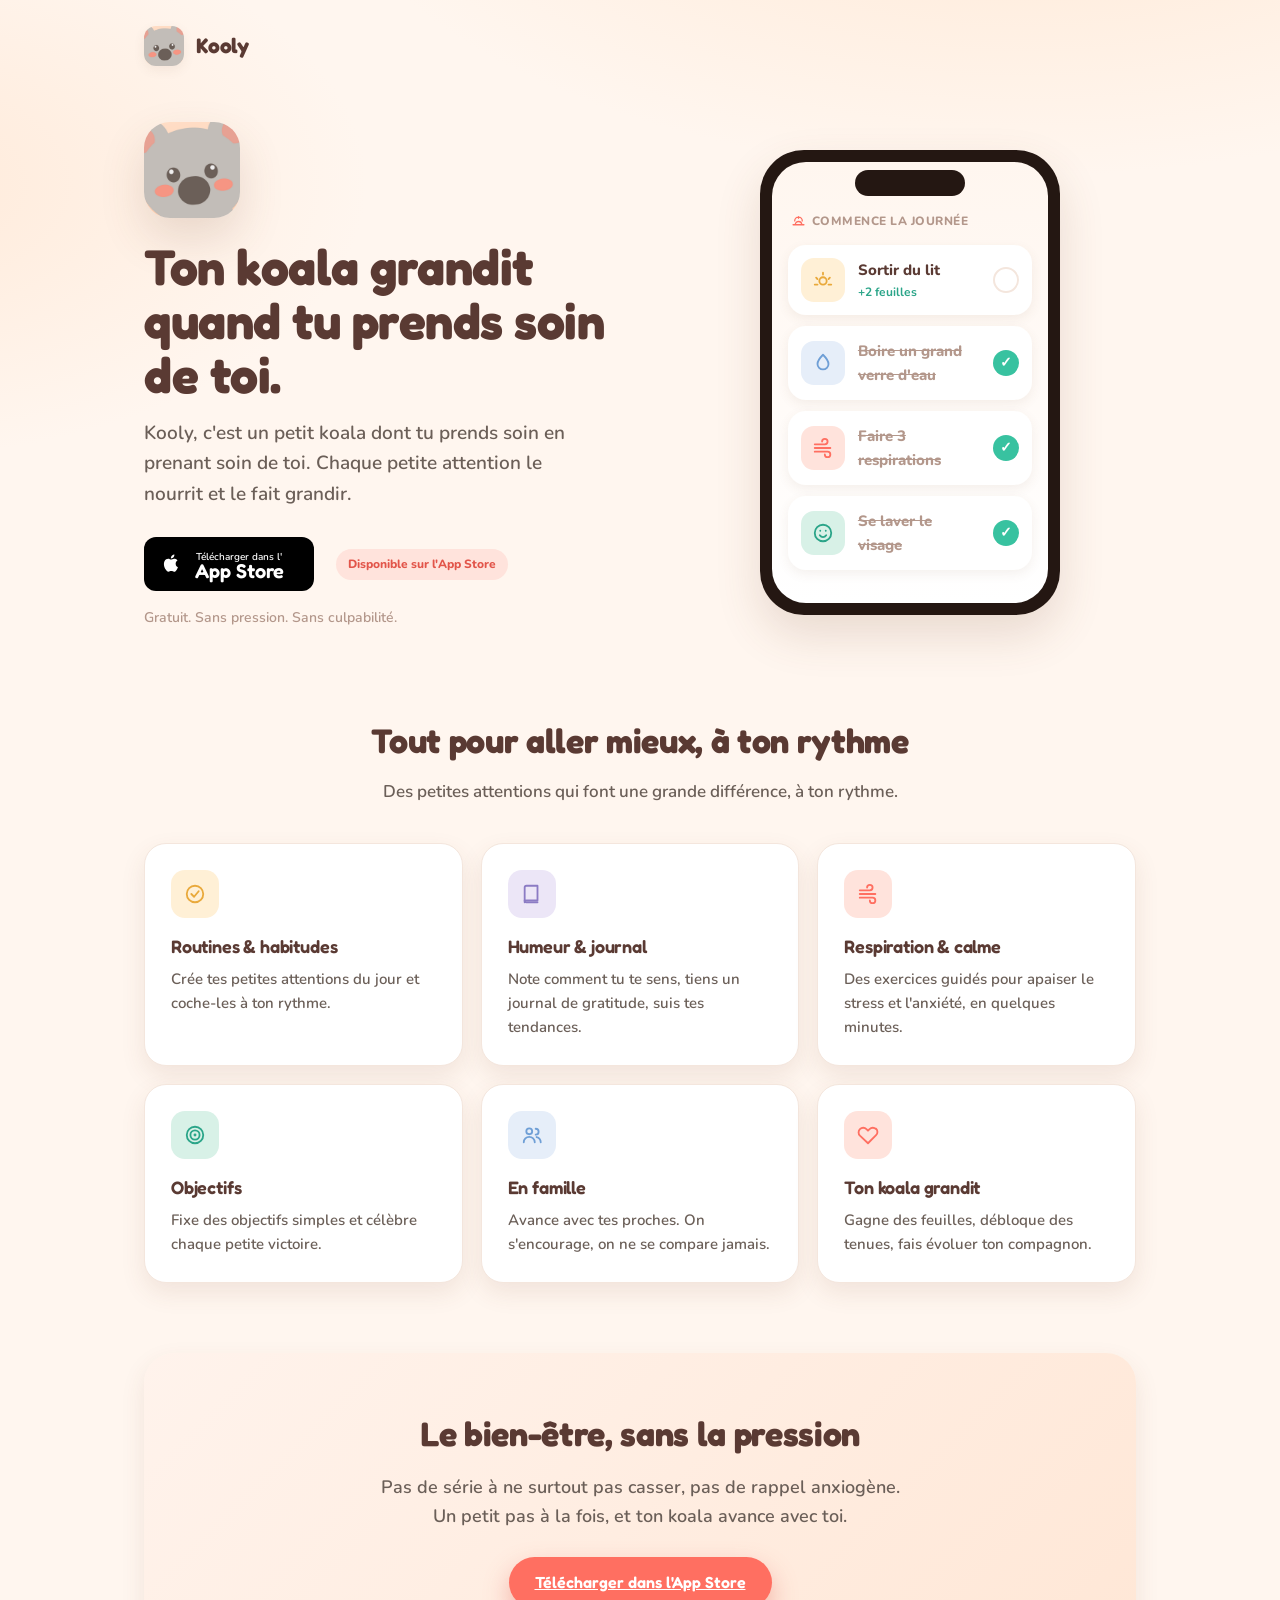
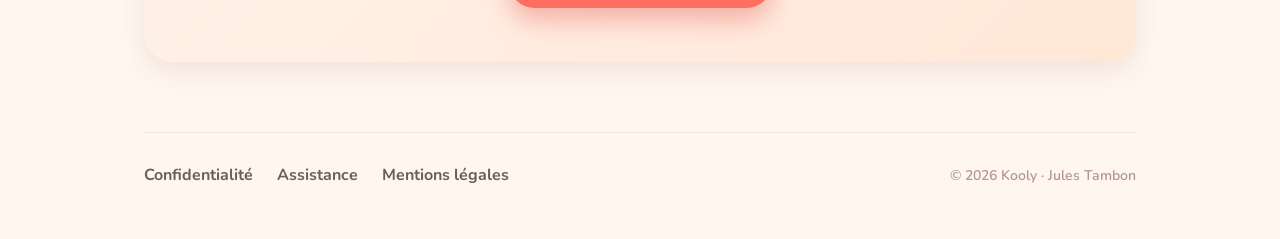
==== commit b4b322f5: "Nouvelle headline: Ton koala grandit quand tu prends soin de toi" ====
--- a/index.html
+++ b/index.html
@@ -3,9 +3,9 @@
 <head>
   <meta charset="utf-8">
   <meta name="viewport" content="width=device-width, initial-scale=1">
-  <title>Kooly — Prends soin de toi, en douceur</title>
+  <title>Kooly — Ton koala grandit quand tu prends soin de toi</title>
   <meta name="description" content="Kooly, un petit koala dont tu prends soin en prenant soin de toi. Routines, humeur, méditation, gratitude, objectifs. Le bien-être sans pression.">
-  <meta property="og:title" content="Kooly — Prends soin de toi, en douceur">
+  <meta property="og:title" content="Kooly — Ton koala grandit quand tu prends soin de toi">
   <meta property="og:description" content="Un petit koala qui grandit quand tu prends soin de toi. Le bien-être, version douce et sans pression.">
   <meta property="og:image" content="/icon.png">
   <meta property="og:type" content="website">
@@ -27,7 +27,7 @@
     <section class="hero">
       <div>
         <div class="hero-icon" style="background-image:url(/icon.png)"></div>
-        <h1>Prends soin de toi,<br>en douceur.</h1>
+        <h1>Ton koala grandit<br>quand tu prends soin de toi.</h1>
         <p class="lead">Kooly, c'est un petit koala dont tu prends soin en prenant soin de toi. Chaque petite attention le nourrit et le fait grandir.</p>
         <div class="cta">
           <a class="store-badge" href="https://apps.apple.com/fr/app/id6785019707" target="_blank" rel="noopener" aria-label="Télécharger dans l'App Store">
@@ -94,7 +94,7 @@
 
     <!-- FEATURES -->
     <div class="section-head">
-      <h2>Tout pour aller mieux, en douceur</h2>
+      <h2>Tout pour aller mieux, à ton rythme</h2>
       <p>Des petites attentions qui font une grande différence, à ton rythme.</p>
     </div>
     <section class="features">
